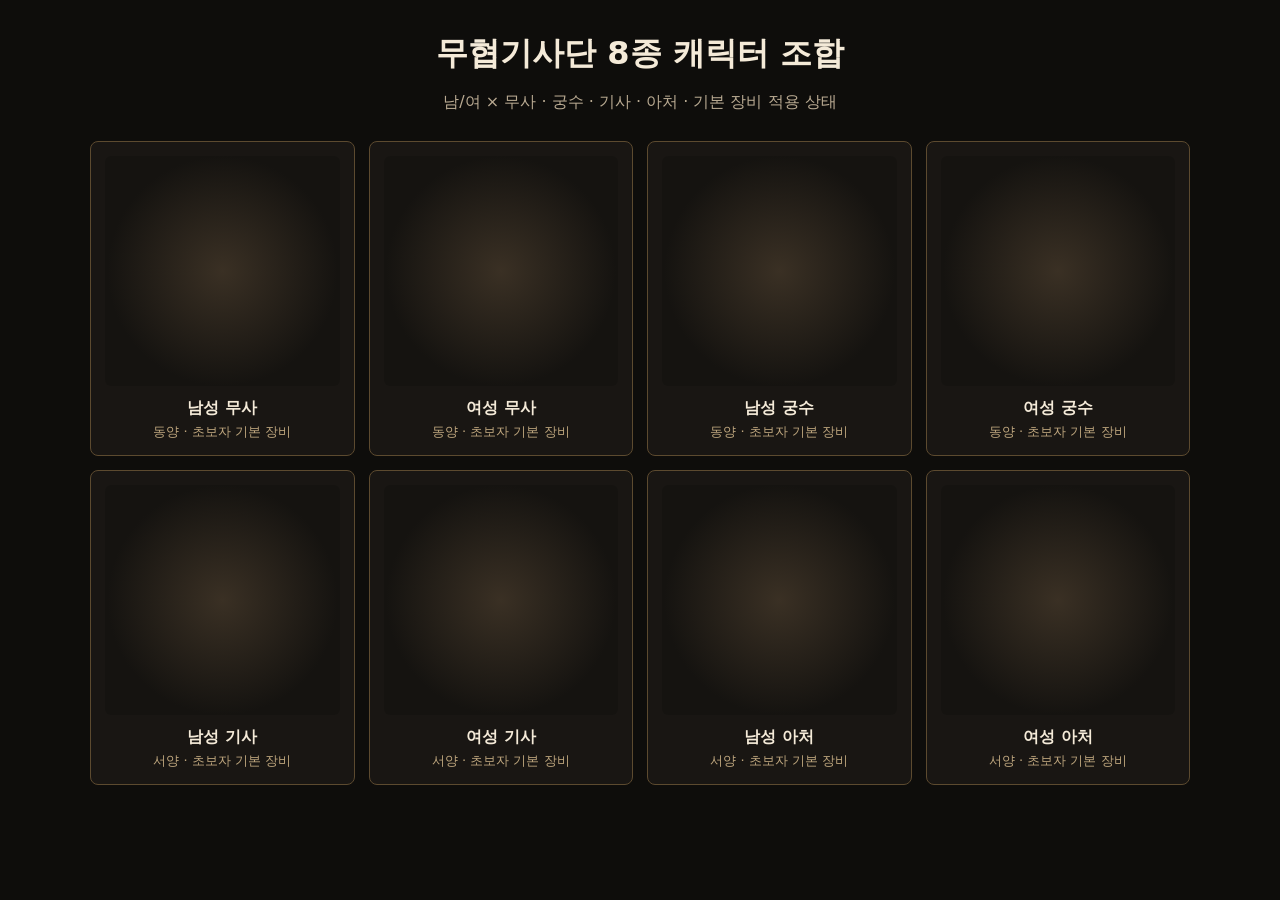
==== character-8-preview.html @ bd4d9742 "feat: add 8 character combination preview" ====
<!doctype html>
<html lang="ko">
<head>
<meta charset="utf-8"><meta name="viewport" content="width=device-width,initial-scale=1">
<title>무협기사단 · 8종 캐릭터 조합 테스트</title>
<style>
*{box-sizing:border-box}body{margin:0;background:#0e0d0b;color:#f4ead8;font-family:system-ui,"Noto Sans KR",sans-serif}
main{width:min(1100px,94vw);margin:32px auto}.head{text-align:center;margin-bottom:28px}.head h1{margin:0 0 8px}.head p{color:#b9aa92}
.grid{display:grid;grid-template-columns:repeat(4,1fr);gap:14px}.card{background:#191613;border:1px solid #5c4a2f;border-radius:8px;padding:14px;text-align:center}.stage{height:230px;display:grid;place-items:center;background:radial-gradient(circle,#3a3024,#151310 70%);border-radius:6px}.stage img{width:172px;height:172px;image-rendering:pixelated;object-fit:contain}.name{margin-top:12px;font-weight:700}.meta{color:#bda57d;font-size:13px;margin-top:4px}
@media(max-width:850px){.grid{grid-template-columns:repeat(2,1fr)}}@media(max-width:480px){.grid{grid-template-columns:1fr}}
</style>
</head>
<body><main>
<div class="head"><h1>무협기사단 8종 캐릭터 조합</h1><p>남/여 × 무사 · 궁수 · 기사 · 아처 · 기본 장비 적용 상태</p></div>
<div class="grid" id="grid"></div>
</main>
<script>
const chars=[
["east-warrior-male","남성 무사","동양"],["east-warrior-female","여성 무사","동양"],
["east-archer-male","남성 궁수","동양"],["east-archer-female","여성 궁수","동양"],
["west-knight-male","남성 기사","서양"],["west-knight-female","여성 기사","서양"],
["west-archer-male","남성 아처","서양"],["west-archer-female","여성 아처","서양"]];
document.getElementById("grid").innerHTML=chars.map(([id,name,faction])=>`<article class="card"><div class="stage"><img src="./assets/characters/assembled/${id}.svg?v=20261008-assembled"></div><div class="name">${name}</div><div class="meta">${faction} · 초보자 기본 장비</div></article>`).join("");
</script>
</body></html>
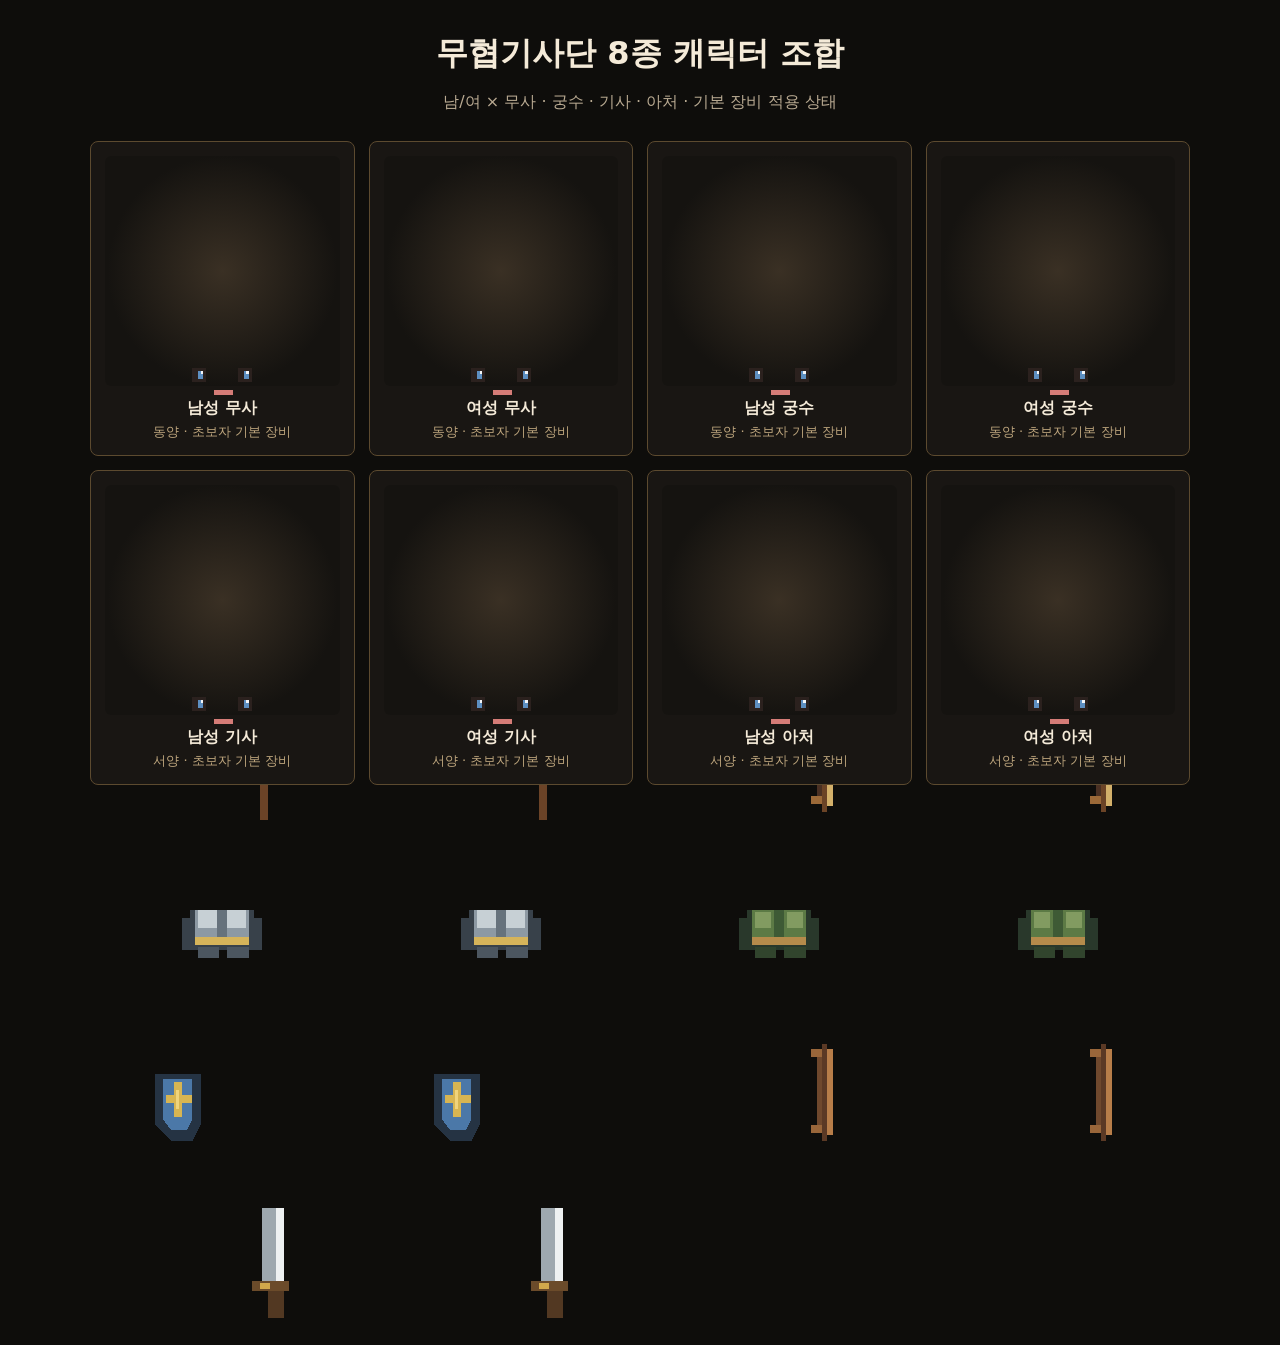
==== commit 41511178: "fix: render 8 character preview as layered assets" ====
--- a/character-8-preview.html
+++ b/character-8-preview.html
@@ -20,6 +20,16 @@
 ["east-archer-male","남성 궁수","동양"],["east-archer-female","여성 궁수","동양"],
 ["west-knight-male","남성 기사","서양"],["west-knight-female","여성 기사","서양"],
 ["west-archer-male","남성 아처","서양"],["west-archer-female","여성 아처","서양"]];
-document.getElementById("grid").innerHTML=chars.map(([id,name,faction])=>`<article class="card"><div class="stage"><img src="./assets/characters/assembled/${id}.svg?v=20261008-assembled"></div><div class="name">${name}</div><div class="meta">${faction} · 초보자 기본 장비</div></article>`).join("");
+const layers={
+"east-warrior":["clothes/east-warrior-basic","weapons/azure-dragon-glaive-basic"],
+"east-archer":["clothes/east-archer-basic","weapons/east-bow-basic"],
+"west-knight":["clothes/west-knight-basic","shields/knight-shield-basic","weapons/knight-sword-basic"],
+"west-archer":["clothes/west-archer-basic","weapons/west-bow-basic"]};
+const jobs={male:["male/male-base","faces/default-male"],female:["female/female-base.png","faces/default-female"]};
+document.getElementById("grid").innerHTML=chars.map(([id,name,faction])=>{
+ const gender=id.endsWith("male")?"male":"female"; const job=id.replace("-male","").replace("-female","");
+ const imgs=[...jobs[gender],...(layers[job]||[])].map(p=>{const ext=p.endsWith(".png")?"":".svg";return '<img src="./assets/characters/'+p+ext+'?v=20261008-layered">';}).join("");
+ return '<article class="card"><div class="stage">'+imgs+'</div><div class="name">'+name+'</div><div class="meta">'+faction+' · 초보자 기본 장비</div></article>';
+}).join("");
 </script>
 </body></html>
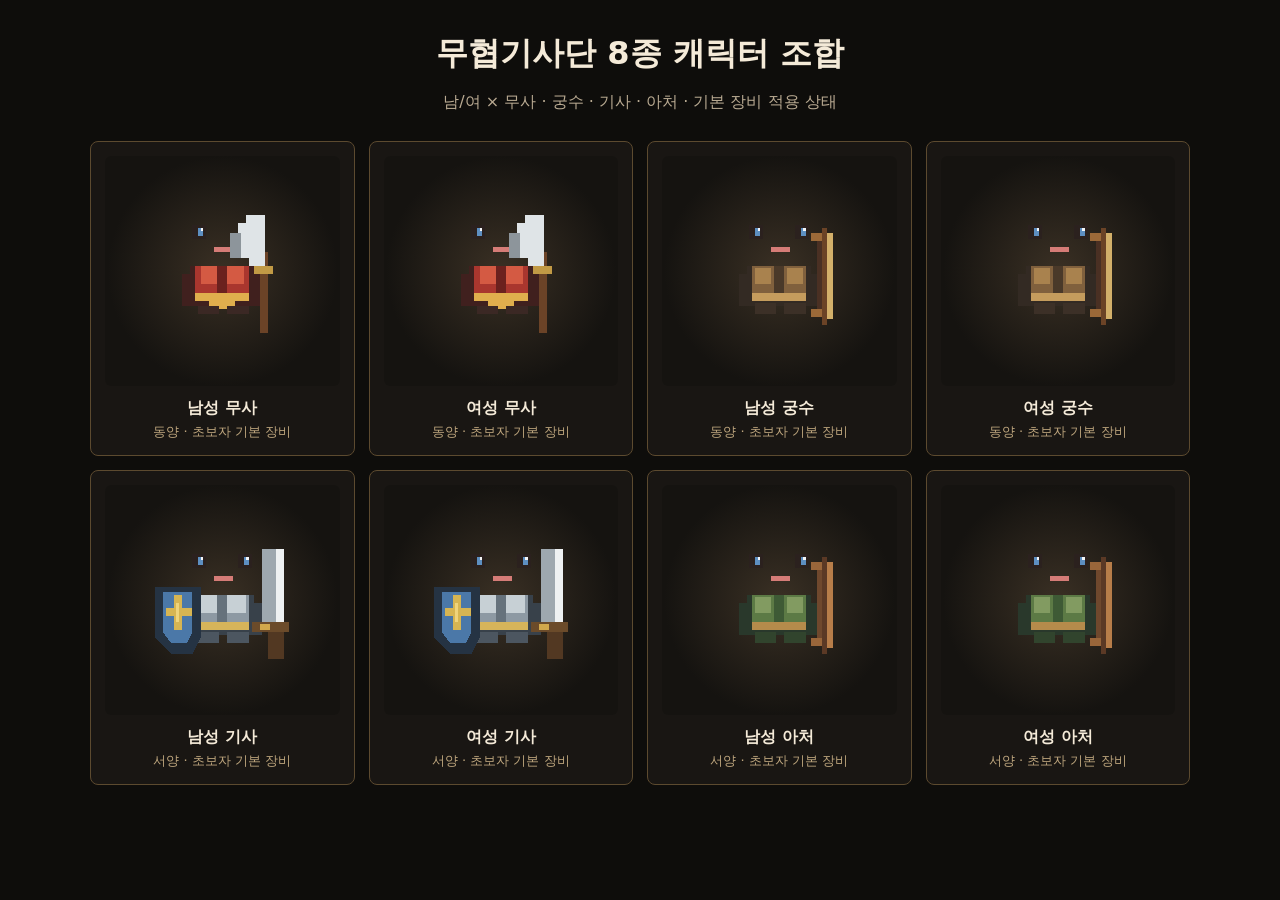
==== commit 3c815410: "fix: show layered character parts in 8 preview" ====
--- a/character-8-preview.html
+++ b/character-8-preview.html
@@ -6,7 +6,7 @@
 <style>
 *{box-sizing:border-box}body{margin:0;background:#0e0d0b;color:#f4ead8;font-family:system-ui,"Noto Sans KR",sans-serif}
 main{width:min(1100px,94vw);margin:32px auto}.head{text-align:center;margin-bottom:28px}.head h1{margin:0 0 8px}.head p{color:#b9aa92}
-.grid{display:grid;grid-template-columns:repeat(4,1fr);gap:14px}.card{background:#191613;border:1px solid #5c4a2f;border-radius:8px;padding:14px;text-align:center}.stage{height:230px;display:grid;place-items:center;background:radial-gradient(circle,#3a3024,#151310 70%);border-radius:6px}.stage img{width:172px;height:172px;image-rendering:pixelated;object-fit:contain}.name{margin-top:12px;font-weight:700}.meta{color:#bda57d;font-size:13px;margin-top:4px}
+.grid{display:grid;grid-template-columns:repeat(4,1fr);gap:14px}.card{background:#191613;border:1px solid #5c4a2f;border-radius:8px;padding:14px;text-align:center}.stage{height:230px;display:grid;place-items:center;background:radial-gradient(circle,#3a3024,#151310 70%);border-radius:6px;position:relative;overflow:hidden}.stage img{position:absolute;left:50%;top:50%;transform:translate(-50%,-50%);width:172px;height:172px;image-rendering:pixelated;object-fit:fill}.stage img[src*="male-base"]{width:172px;height:231px}.stage img[src*="female-base"]{width:129px;height:222px}.name{margin-top:12px;font-weight:700}.meta{color:#bda57d;font-size:13px;margin-top:4px}
 @media(max-width:850px){.grid{grid-template-columns:repeat(2,1fr)}}@media(max-width:480px){.grid{grid-template-columns:1fr}}
 </style>
 </head>
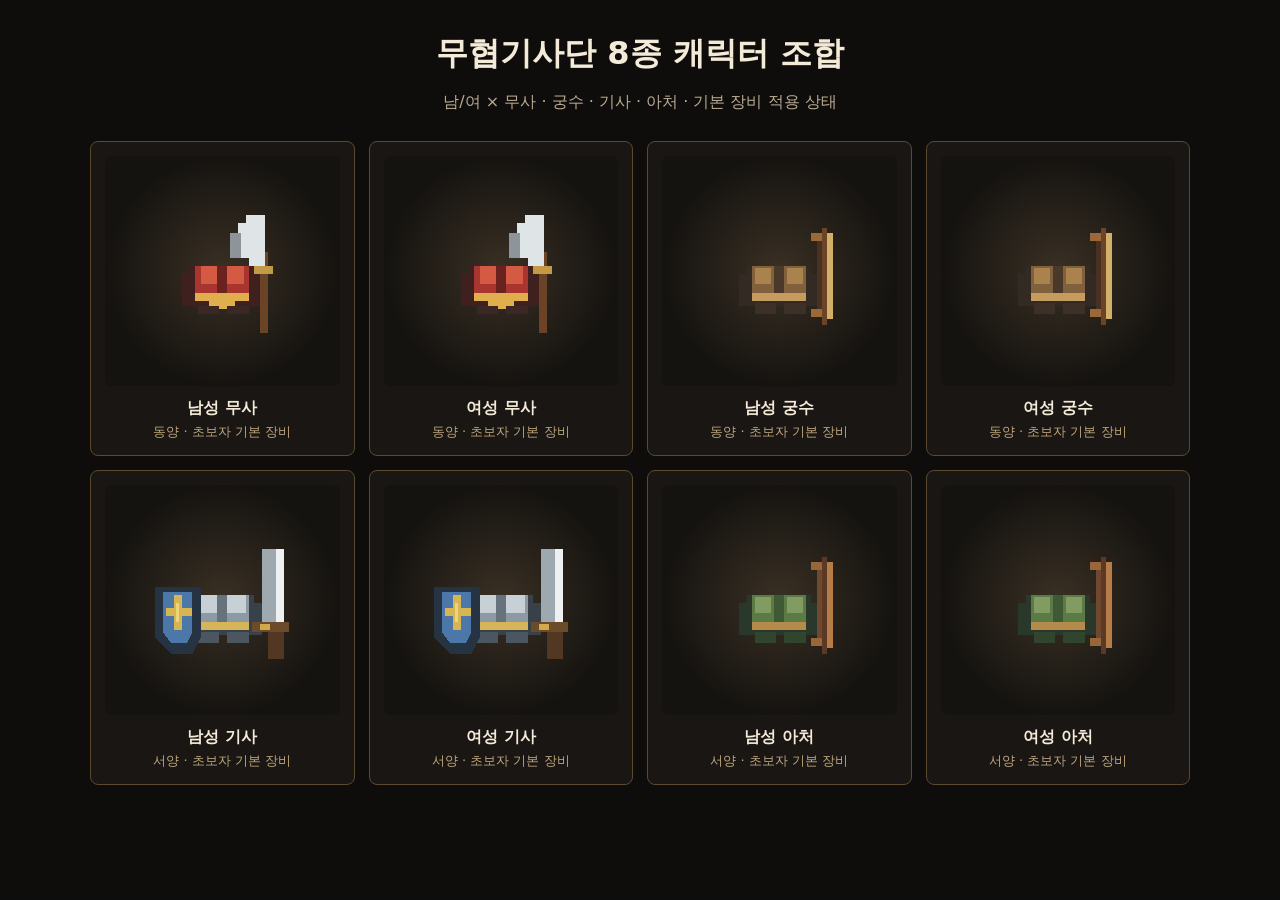
==== commit 1c2c59b4: "fix: render full reference bodies in 8 character preview" ====
--- a/character-8-preview.html
+++ b/character-8-preview.html
@@ -15,6 +15,7 @@
 <div class="grid" id="grid"></div>
 </main>
 <script>
+const MALE_BASE_SVG = `<svg xmlns="http://www.w3.org/2000/svg" xmlns:xlink="http://www.w3.org/1999/xlink" width="64" height="86" viewBox="0 0 64 86"><image x="0" y="0" width="64" height="86" href="[data-uri]" xlink:href="[data-uri]" preserveAspectRatio="none" image-rendering="pixelated"/></svg>`;
 const chars=[
 ["east-warrior-male","남성 무사","동양"],["east-warrior-female","여성 무사","동양"],
 ["east-archer-male","남성 궁수","동양"],["east-archer-female","여성 궁수","동양"],
@@ -25,10 +26,10 @@
 "east-archer":["clothes/east-archer-basic","weapons/east-bow-basic"],
 "west-knight":["clothes/west-knight-basic","shields/knight-shield-basic","weapons/knight-sword-basic"],
 "west-archer":["clothes/west-archer-basic","weapons/west-bow-basic"]};
-const jobs={male:["male/male-base","faces/default-male"],female:["female/female-base.png","faces/default-female"]};
+const jobs={male:["male/male-base"],female:["female/female-base.png"]};
 document.getElementById("grid").innerHTML=chars.map(([id,name,faction])=>{
  const gender=id.endsWith("male")?"male":"female"; const job=id.replace("-male","").replace("-female","");
- const imgs=[...jobs[gender],...(layers[job]||[])].map(p=>{const ext=p.endsWith(".png")?"":".svg";return '<img src="./assets/characters/'+p+ext+'?v=20261008-layered">';}).join("");
+ const imgs=[...jobs[gender],...(layers[job]||[])].map((p,n)=>{const ext=p.endsWith(".png")?"":".svg";const cls=n===0?(gender==="male"?"body-male":"body-female"):"layer";const src=p==="male/male-base"?"data:image/svg+xml;charset=utf-8,"+encodeURIComponent(MALE_BASE_SVG):"./assets/characters/"+p+ext+"?v=20261008-final";return "<img class=\""+cls+"\" src=\""+src+"\">";}).join("");
  return '<article class="card"><div class="stage">'+imgs+'</div><div class="name">'+name+'</div><div class="meta">'+faction+' · 초보자 기본 장비</div></article>';
 }).join("");
 </script>
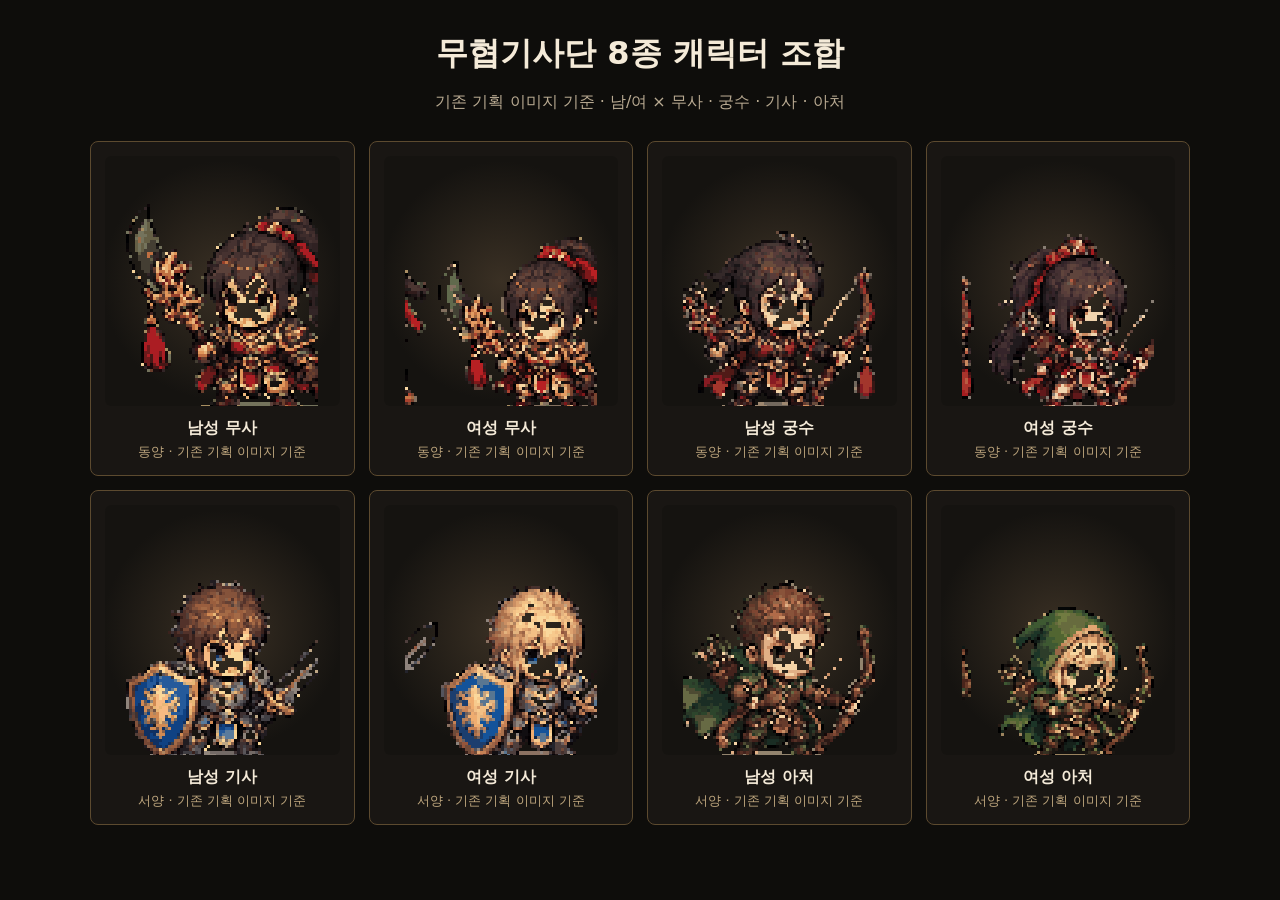
==== commit 2b0907ae: "fix: rebuild 8-character preview from reference sprites" ====
--- a/character-8-preview.html
+++ b/character-8-preview.html
@@ -2,35 +2,40 @@
 <html lang="ko">
 <head>
 <meta charset="utf-8"><meta name="viewport" content="width=device-width,initial-scale=1">
-<title>무협기사단 · 8종 캐릭터 조합 테스트</title>
+<title>무협기사단 · 8종 캐릭터 조합</title>
 <style>
-*{box-sizing:border-box}body{margin:0;background:#0e0d0b;color:#f4ead8;font-family:system-ui,"Noto Sans KR",sans-serif}
-main{width:min(1100px,94vw);margin:32px auto}.head{text-align:center;margin-bottom:28px}.head h1{margin:0 0 8px}.head p{color:#b9aa92}
-.grid{display:grid;grid-template-columns:repeat(4,1fr);gap:14px}.card{background:#191613;border:1px solid #5c4a2f;border-radius:8px;padding:14px;text-align:center}.stage{height:230px;display:grid;place-items:center;background:radial-gradient(circle,#3a3024,#151310 70%);border-radius:6px;position:relative;overflow:hidden}.stage img{position:absolute;left:50%;top:50%;transform:translate(-50%,-50%);width:172px;height:172px;image-rendering:pixelated;object-fit:fill}.stage img[src*="male-base"]{width:172px;height:231px}.stage img[src*="female-base"]{width:129px;height:222px}.name{margin-top:12px;font-weight:700}.meta{color:#bda57d;font-size:13px;margin-top:4px}
+*{box-sizing:border-box}
+body{margin:0;background:#0e0d0b;color:#f4ead8;font-family:system-ui,"Noto Sans KR",sans-serif}
+main{width:min(1100px,94vw);margin:32px auto}
+.head{text-align:center;margin-bottom:28px}.head h1{margin:0 0 8px}.head p{color:#b9aa92}
+.grid{display:grid;grid-template-columns:repeat(4,1fr);gap:14px}
+.card{background:#191613;border:1px solid #5c4a2f;border-radius:8px;padding:14px;text-align:center}
+.stage{height:250px;display:grid;place-items:center;background:radial-gradient(circle,#3a3024,#151310 70%);border-radius:6px;position:relative;overflow:hidden}
+.stage img{width:192px;height:258px;image-rendering:pixelated;object-fit:fill}
+.name{margin-top:12px;font-weight:700}.meta{color:#bda57d;font-size:13px;margin-top:4px}
 @media(max-width:850px){.grid{grid-template-columns:repeat(2,1fr)}}@media(max-width:480px){.grid{grid-template-columns:1fr}}
 </style>
 </head>
 <body><main>
-<div class="head"><h1>무협기사단 8종 캐릭터 조합</h1><p>남/여 × 무사 · 궁수 · 기사 · 아처 · 기본 장비 적용 상태</p></div>
+<div class="head"><h1>무협기사단 8종 캐릭터 조합</h1><p>기존 기획 이미지 기준 · 남/여 × 무사 · 궁수 · 기사 · 아처</p></div>
 <div class="grid" id="grid"></div>
 </main>
 <script>
-const MALE_BASE_SVG = `<svg xmlns="http://www.w3.org/2000/svg" xmlns:xlink="http://www.w3.org/1999/xlink" width="64" height="86" viewBox="0 0 64 86"><image x="0" y="0" width="64" height="86" href="[data-uri]" xlink:href="[data-uri]" preserveAspectRatio="none" image-rendering="pixelated"/></svg>`;
-const chars=[
-["east-warrior-male","남성 무사","동양"],["east-warrior-female","여성 무사","동양"],
-["east-archer-male","남성 궁수","동양"],["east-archer-female","여성 궁수","동양"],
-["west-knight-male","남성 기사","서양"],["west-knight-female","여성 기사","서양"],
-["west-archer-male","남성 아처","서양"],["west-archer-female","여성 아처","서양"]];
-const layers={
-"east-warrior":["clothes/east-warrior-basic","weapons/azure-dragon-glaive-basic"],
-"east-archer":["clothes/east-archer-basic","weapons/east-bow-basic"],
-"west-knight":["clothes/west-knight-basic","shields/knight-shield-basic","weapons/knight-sword-basic"],
-"west-archer":["clothes/west-archer-basic","weapons/west-bow-basic"]};
-const jobs={male:["male/male-base"],female:["female/female-base.png"]};
-document.getElementById("grid").innerHTML=chars.map(([id,name,faction])=>{
- const gender=id.endsWith("male")?"male":"female"; const job=id.replace("-male","").replace("-female","");
- const imgs=[...jobs[gender],...(layers[job]||[])].map((p,n)=>{const ext=p.endsWith(".png")?"":".svg";const cls=n===0?(gender==="male"?"body-male":"body-female"):"layer";const src=p==="male/male-base"?"data:image/svg+xml;charset=utf-8,"+encodeURIComponent(MALE_BASE_SVG):"./assets/characters/"+p+ext+"?v=20261008-final";return "<img class=\""+cls+"\" src=\""+src+"\">";}).join("");
- return '<article class="card"><div class="stage">'+imgs+'</div><div class="name">'+name+'</div><div class="meta">'+faction+' · 초보자 기본 장비</div></article>';
-}).join("");
+const base="./assets/characters/reference/";
+const jobs=[
+ ["무사","동양","male-warrior.svg","female-warrior.svg"],
+ ["궁수","동양","male-archer.svg","female-archer.svg"],
+ ["기사","서양","male-knight.svg","female-knight.svg"],
+ ["아처","서양","male-west-archer.svg","female-west-archer.svg"]
+];
+const grid=document.getElementById("grid");
+jobs.forEach(([job,faction,male,female])=>{
+ [["남성",male],["여성",female]].forEach(([gender,file])=>{
+   const card=document.createElement("article");card.className="card";
+   card.innerHTML='<div class="stage"><img src="'+base+file+'?v=20261008-ref" alt="'+gender+" "+job+'"></div><div class="name">'+gender+" "+job+'</div><div class="meta">'+faction+" · 기존 기획 이미지 기준"+'</div>';
+   grid.appendChild(card);
+ });
+});
 </script>
-</body></html>+</body>
+</html>
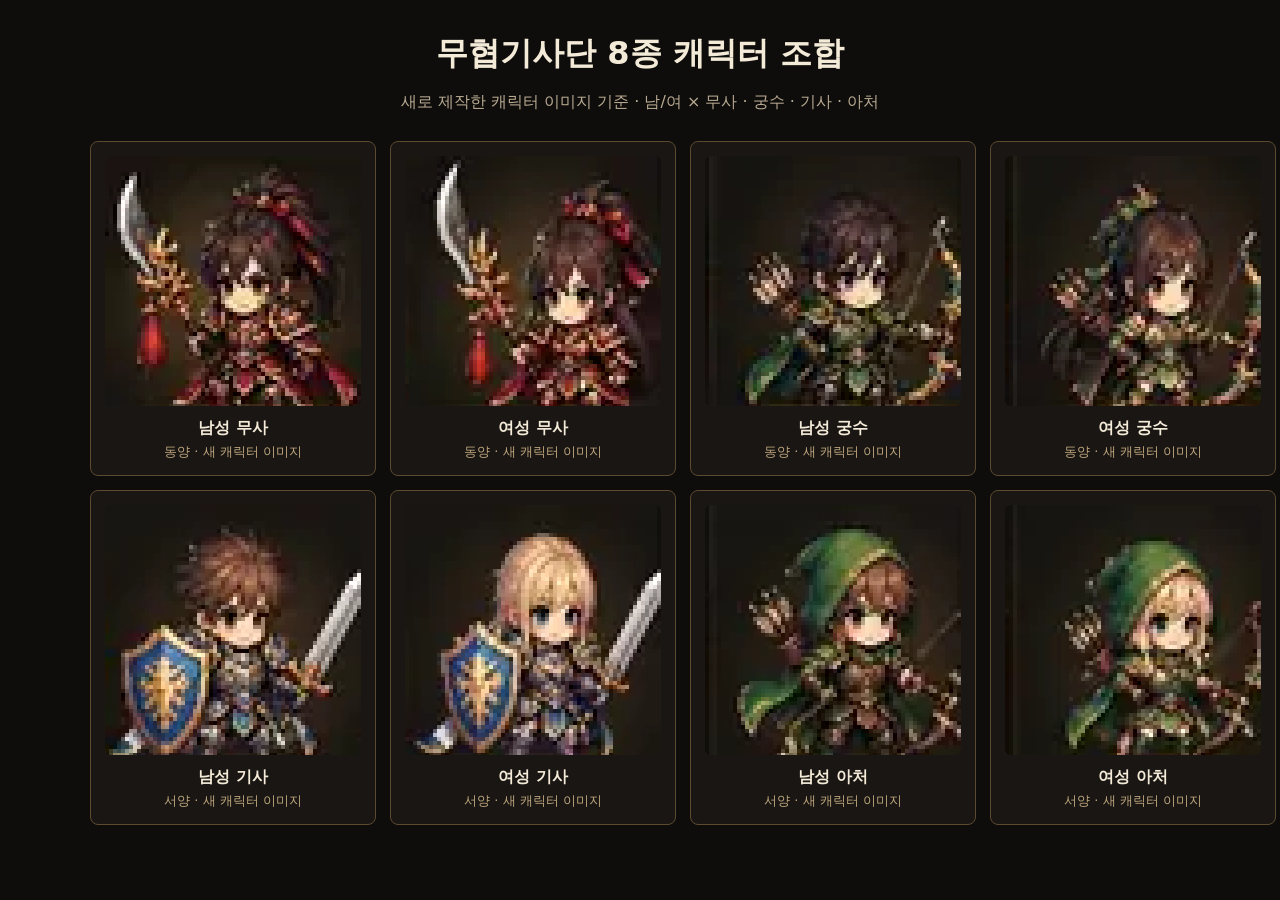
==== commit 72963006: "fix: apply new 8-character artwork to preview" ====
--- a/character-8-preview.html
+++ b/character-8-preview.html
@@ -11,28 +11,33 @@
 .grid{display:grid;grid-template-columns:repeat(4,1fr);gap:14px}
 .card{background:#191613;border:1px solid #5c4a2f;border-radius:8px;padding:14px;text-align:center}
 .stage{height:250px;display:grid;place-items:center;background:radial-gradient(circle,#3a3024,#151310 70%);border-radius:6px;position:relative;overflow:hidden}
-.stage img{width:192px;height:258px;image-rendering:pixelated;object-fit:fill}
+.stage .character{width:256px;height:256px;background-image:url("./assets/characters/reference/wuxia-knights-8.svg?v=20261008-final");background-repeat:no-repeat;background-size:2048px 256px;image-rendering:pixelated}
 .name{margin-top:12px;font-weight:700}.meta{color:#bda57d;font-size:13px;margin-top:4px}
 @media(max-width:850px){.grid{grid-template-columns:repeat(2,1fr)}}@media(max-width:480px){.grid{grid-template-columns:1fr}}
 </style>
 </head>
 <body><main>
-<div class="head"><h1>무협기사단 8종 캐릭터 조합</h1><p>기존 기획 이미지 기준 · 남/여 × 무사 · 궁수 · 기사 · 아처</p></div>
+<div class="head"><h1>무협기사단 8종 캐릭터 조합</h1><p>새로 제작한 캐릭터 이미지 기준 · 남/여 × 무사 · 궁수 · 기사 · 아처</p></div>
 <div class="grid" id="grid"></div>
 </main>
 <script>
-const base="./assets/characters/reference/";
 const jobs=[
- ["무사","동양","male-warrior.svg","female-warrior.svg"],
- ["궁수","동양","male-archer.svg","female-archer.svg"],
- ["기사","서양","male-knight.svg","female-knight.svg"],
- ["아처","서양","male-west-archer.svg","female-west-archer.svg"]
+ ["무사","동양",0,1],
+ ["궁수","동양",2,3],
+ ["기사","서양",4,5],
+ ["아처","서양",6,7]
 ];
 const grid=document.getElementById("grid");
 jobs.forEach(([job,faction,male,female])=>{
- [["남성",male],["여성",female]].forEach(([gender,file])=>{
+ [["남성",male],["여성",female]].forEach(([gender,index])=>{
    const card=document.createElement("article");card.className="card";
-   card.innerHTML='<div class="stage"><img src="'+base+file+'?v=20261008-ref" alt="'+gender+" "+job+'"></div><div class="name">'+gender+" "+job+'</div><div class="meta">'+faction+" · 기존 기획 이미지 기준"+'</div>';
+   const stage=document.createElement("div");stage.className="stage";
+   const character=document.createElement("div");character.className="character";
+   character.style.backgroundPosition=`-${index*256}px 0`;
+   character.setAttribute("aria-label",gender+" "+job);
+   stage.appendChild(character);
+   card.appendChild(stage);
+   card.insertAdjacentHTML("beforeend",'<div class="name">'+gender+" "+job+'</div><div class="meta">'+faction+" · 새 캐릭터 이미지"+'</div>');
    grid.appendChild(card);
  });
 });
